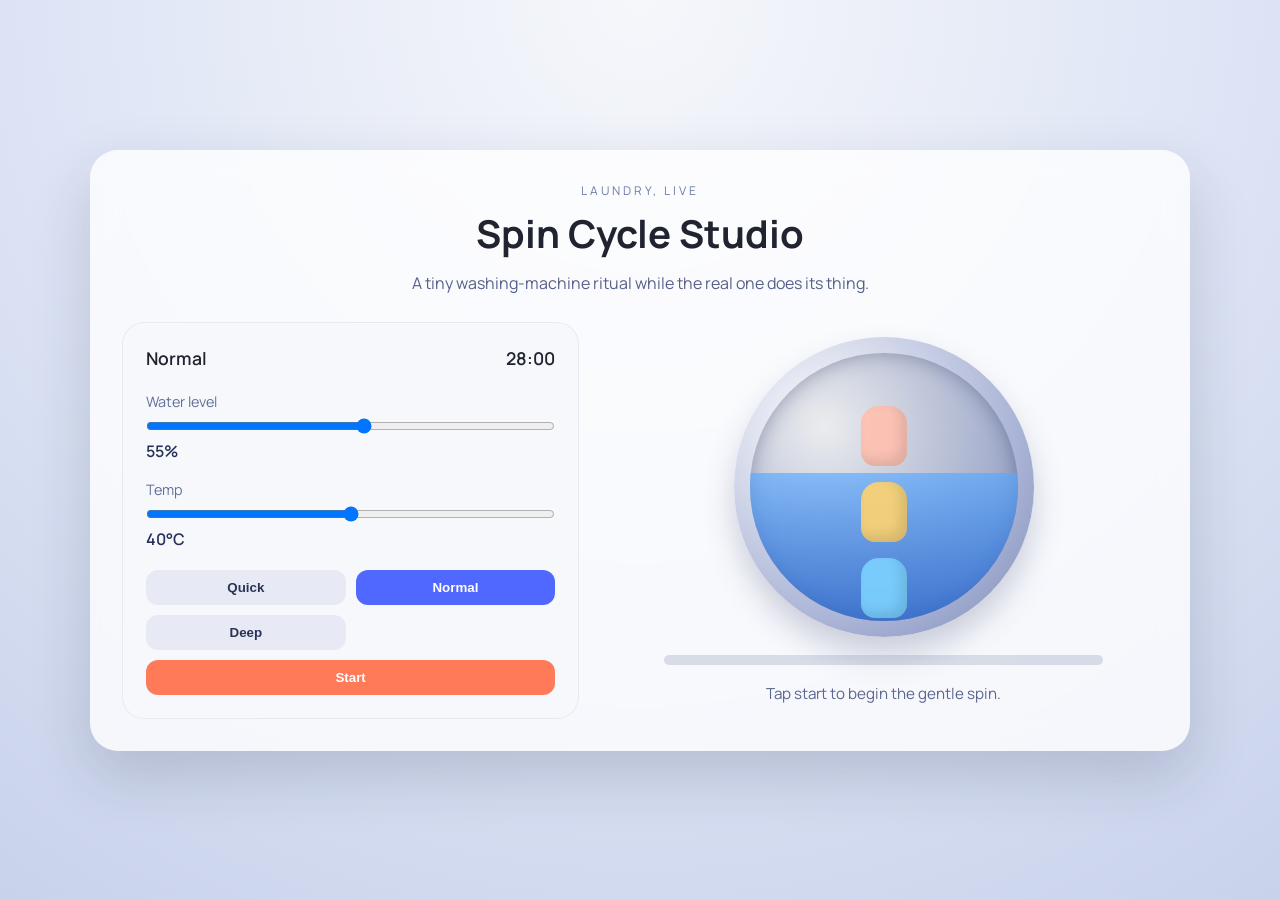
==== daily/2026-03-12-washing-machine/index.html @ 39a32c84 "Add 2026-03-12 washing machine page" ====
<!DOCTYPE html>
<html lang="en">
<head>
  <meta charset="UTF-8" />
  <meta name="viewport" content="width=device-width, initial-scale=1.0" />
  <title>Spin Cycle Studio</title>
  <link rel="stylesheet" href="styles.css" />
</head>
<body>
  <main class="scene">
    <header>
      <p class="eyebrow">Laundry, live</p>
      <h1>Spin Cycle Studio</h1>
      <p class="subtitle">A tiny washing-machine ritual while the real one does its thing.</p>
    </header>

    <section class="machine">
      <div class="panel">
        <div class="display">
          <span id="cycleName">Normal</span>
          <span id="timeLeft">28:00</span>
        </div>
        <div class="meters">
          <div class="meter">
            <label for="waterLevel">Water level</label>
            <input type="range" id="waterLevel" min="15" max="90" value="55" />
            <span id="waterValue">55%</span>
          </div>
          <div class="meter">
            <label for="tempLevel">Temp</label>
            <input type="range" id="tempLevel" min="20" max="60" value="40" />
            <span id="tempValue">40°C</span>
          </div>
        </div>
        <div class="controls">
          <button class="cycle" data-cycle="Quick" data-time="15">Quick</button>
          <button class="cycle active" data-cycle="Normal" data-time="28">Normal</button>
          <button class="cycle" data-cycle="Deep" data-time="45">Deep</button>
          <button id="startBtn" class="primary">Start</button>
        </div>
      </div>

      <div class="drum-shell">
        <div class="drum">
          <div class="glass">
            <div class="water" id="water"></div>
            <div class="laundry" id="laundry">
              <span class="sock"></span>
              <span class="sock"></span>
              <span class="sock"></span>
              <span class="sock"></span>
            </div>
            <div class="bubbles" id="bubbles"></div>
          </div>
        </div>
        <div class="progress">
          <div class="progress-bar" id="progressBar"></div>
        </div>
        <div class="tips" id="tipText">Tap start to begin the gentle spin.</div>
      </div>
    </section>
  </main>

  <script src="app.js"></script>
</body>
</html>
---- daily/2026-03-12-washing-machine/styles.css ----
@import url('https://fonts.googleapis.com/css2?family=Manrope:wght@300;400;600;700&display=swap');

* {
  box-sizing: border-box;
}

body {
  margin: 0;
  font-family: 'Manrope', system-ui, sans-serif;
  background: radial-gradient(circle at top, #f6f7fb, #dde4f5 55%, #c8d2ea 100%);
  color: #1f2430;
  min-height: 100vh;
  display: flex;
  align-items: center;
  justify-content: center;
  padding: 32px;
}

.scene {
  max-width: 1100px;
  width: 100%;
  background: rgba(255, 255, 255, 0.78);
  border-radius: 28px;
  padding: 32px;
  box-shadow: 0 24px 60px rgba(33, 40, 72, 0.18);
  backdrop-filter: blur(14px);
}

header {
  text-align: center;
  margin-bottom: 28px;
}

.eyebrow {
  letter-spacing: 0.25em;
  text-transform: uppercase;
  font-size: 0.75rem;
  color: #6c7aa6;
  margin: 0 0 8px;
}

h1 {
  font-size: 2.4rem;
  margin: 0 0 12px;
}

.subtitle {
  margin: 0;
  color: #556089;
}

.machine {
  display: grid;
  grid-template-columns: minmax(280px, 1fr) minmax(320px, 1.2fr);
  gap: 30px;
  align-items: center;
}

.panel {
  background: #f7f8fc;
  border-radius: 22px;
  padding: 24px;
  box-shadow: inset 0 0 0 1px rgba(120, 130, 165, 0.12);
}

.display {
  display: flex;
  justify-content: space-between;
  font-weight: 600;
  font-size: 1.1rem;
  margin-bottom: 20px;
}

.meters {
  display: grid;
  gap: 16px;
  margin-bottom: 20px;
}

.meter label {
  font-size: 0.9rem;
  color: #627099;
}

.meter input[type="range"] {
  width: 100%;
  margin: 6px 0;
}

.meter span {
  font-weight: 600;
  color: #27325b;
}

.controls {
  display: grid;
  grid-template-columns: repeat(2, minmax(100px, 1fr));
  gap: 10px;
}

button {
  border: none;
  padding: 10px 12px;
  border-radius: 12px;
  background: #e7eaf5;
  color: #2a3355;
  font-weight: 600;
  cursor: pointer;
  transition: transform 0.15s ease, box-shadow 0.15s ease;
}

button:hover {
  transform: translateY(-1px);
  box-shadow: 0 4px 12px rgba(70, 80, 120, 0.15);
}

button.active {
  background: #5068ff;
  color: #fff;
}

button.primary {
  background: #ff7a59;
  color: #fff;
  grid-column: span 2;
}

.drum-shell {
  display: grid;
  gap: 18px;
  justify-items: center;
}

.drum {
  width: 300px;
  height: 300px;
  border-radius: 50%;
  background: radial-gradient(circle at 30% 30%, #fefefe, #aab4d6 65%, #7d89b8 100%);
  padding: 16px;
  box-shadow: 0 18px 30px rgba(70, 80, 120, 0.25);
}

.glass {
  position: relative;
  width: 100%;
  height: 100%;
  border-radius: 50%;
  background: rgba(20, 30, 60, 0.08);
  overflow: hidden;
  box-shadow: inset 0 0 20px rgba(30, 40, 80, 0.35);
}

.water {
  position: absolute;
  bottom: 0;
  width: 100%;
  height: 55%;
  background: linear-gradient(180deg, rgba(88, 168, 255, 0.65), rgba(43, 105, 208, 0.8));
  transition: height 0.3s ease;
}

.laundry {
  position: absolute;
  inset: 20%;
  border-radius: 50%;
  display: grid;
  place-items: center;
  gap: 16px;
}

.sock {
  width: 46px;
  height: 60px;
  background: #ffbfae;
  border-radius: 18px 18px 14px 14px;
  box-shadow: inset -6px -6px 12px rgba(0, 0, 0, 0.12);
  opacity: 0.9;
}

.sock:nth-child(2) { background: #ffd36e; }
.sock:nth-child(3) { background: #7dd3ff; }
.sock:nth-child(4) { background: #b6f2c2; }

.bubbles {
  position: absolute;
  inset: 0;
  pointer-events: none;
}

.bubble {
  position: absolute;
  width: 12px;
  height: 12px;
  border-radius: 50%;
  background: rgba(255, 255, 255, 0.7);
  animation: floatUp 3s ease-in infinite;
}

.progress {
  width: 80%;
  height: 10px;
  background: rgba(90, 104, 145, 0.2);
  border-radius: 999px;
  overflow: hidden;
}

.progress-bar {
  height: 100%;
  width: 0%;
  background: linear-gradient(90deg, #5a8cff, #7dd3ff);
  transition: width 0.3s ease;
}

.tips {
  text-align: center;
  font-size: 0.95rem;
  color: #5b668e;
  max-width: 280px;
}

@keyframes floatUp {
  0% { transform: translateY(10px) scale(0.6); opacity: 0; }
  30% { opacity: 0.6; }
  100% { transform: translateY(-120px) scale(1); opacity: 0; }
}

@media (max-width: 860px) {
  .machine {
    grid-template-columns: 1fr;
  }
  .drum {
    width: 240px;
    height: 240px;
  }
}
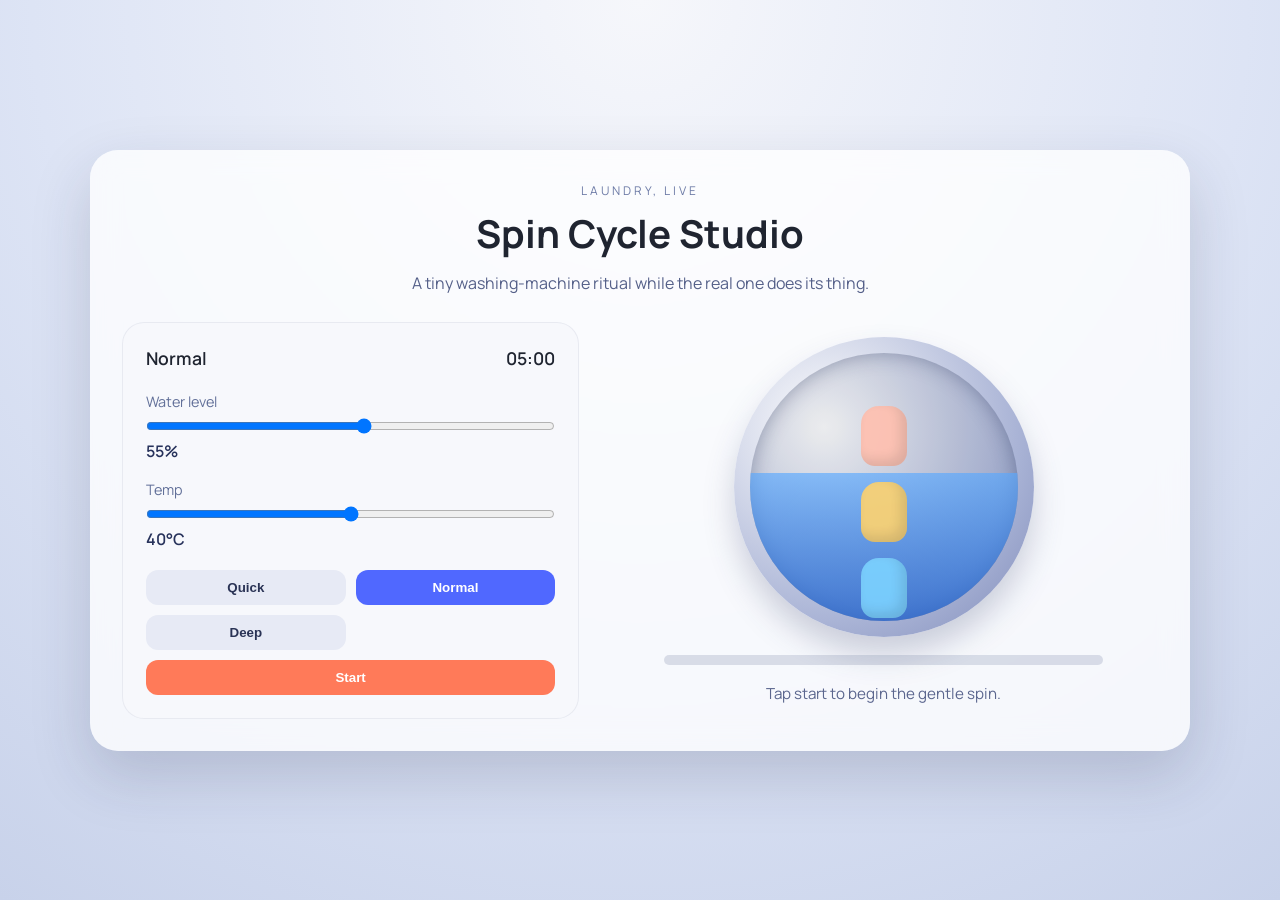
==== commit 8a3173da: "Shorten washing machine cycle times" ====
--- a/daily/2026-03-12-washing-machine/index.html
+++ b/daily/2026-03-12-washing-machine/index.html
@@ -18,7 +18,7 @@
       <div class="panel">
         <div class="display">
           <span id="cycleName">Normal</span>
-          <span id="timeLeft">28:00</span>
+          <span id="timeLeft">05:00</span>
         </div>
         <div class="meters">
           <div class="meter">
@@ -33,9 +33,9 @@
           </div>
         </div>
         <div class="controls">
-          <button class="cycle" data-cycle="Quick" data-time="15">Quick</button>
-          <button class="cycle active" data-cycle="Normal" data-time="28">Normal</button>
-          <button class="cycle" data-cycle="Deep" data-time="45">Deep</button>
+          <button class="cycle" data-cycle="Quick" data-time="2">Quick</button>
+          <button class="cycle active" data-cycle="Normal" data-time="5">Normal</button>
+          <button class="cycle" data-cycle="Deep" data-time="8">Deep</button>
           <button id="startBtn" class="primary">Start</button>
         </div>
       </div>
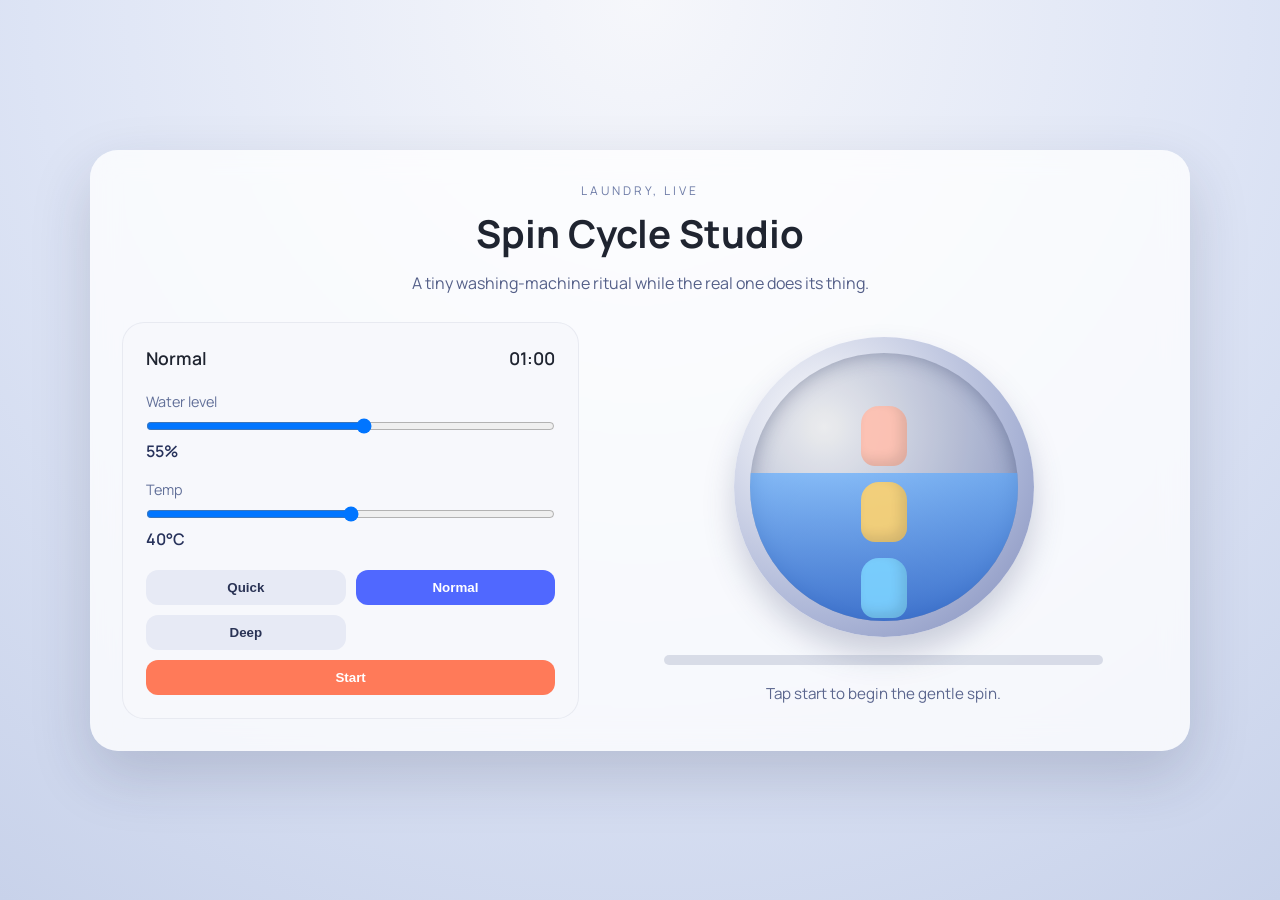
==== commit 47b190cf: "Make washing machine cycles under 2 minutes" ====
--- a/daily/2026-03-12-washing-machine/index.html
+++ b/daily/2026-03-12-washing-machine/index.html
@@ -18,7 +18,7 @@
       <div class="panel">
         <div class="display">
           <span id="cycleName">Normal</span>
-          <span id="timeLeft">05:00</span>
+          <span id="timeLeft">01:00</span>
         </div>
         <div class="meters">
           <div class="meter">
@@ -33,9 +33,9 @@
           </div>
         </div>
         <div class="controls">
-          <button class="cycle" data-cycle="Quick" data-time="2">Quick</button>
-          <button class="cycle active" data-cycle="Normal" data-time="5">Normal</button>
-          <button class="cycle" data-cycle="Deep" data-time="8">Deep</button>
+          <button class="cycle" data-cycle="Quick" data-time="0.5">Quick</button>
+          <button class="cycle active" data-cycle="Normal" data-time="1">Normal</button>
+          <button class="cycle" data-cycle="Deep" data-time="2">Deep</button>
           <button id="startBtn" class="primary">Start</button>
         </div>
       </div>
